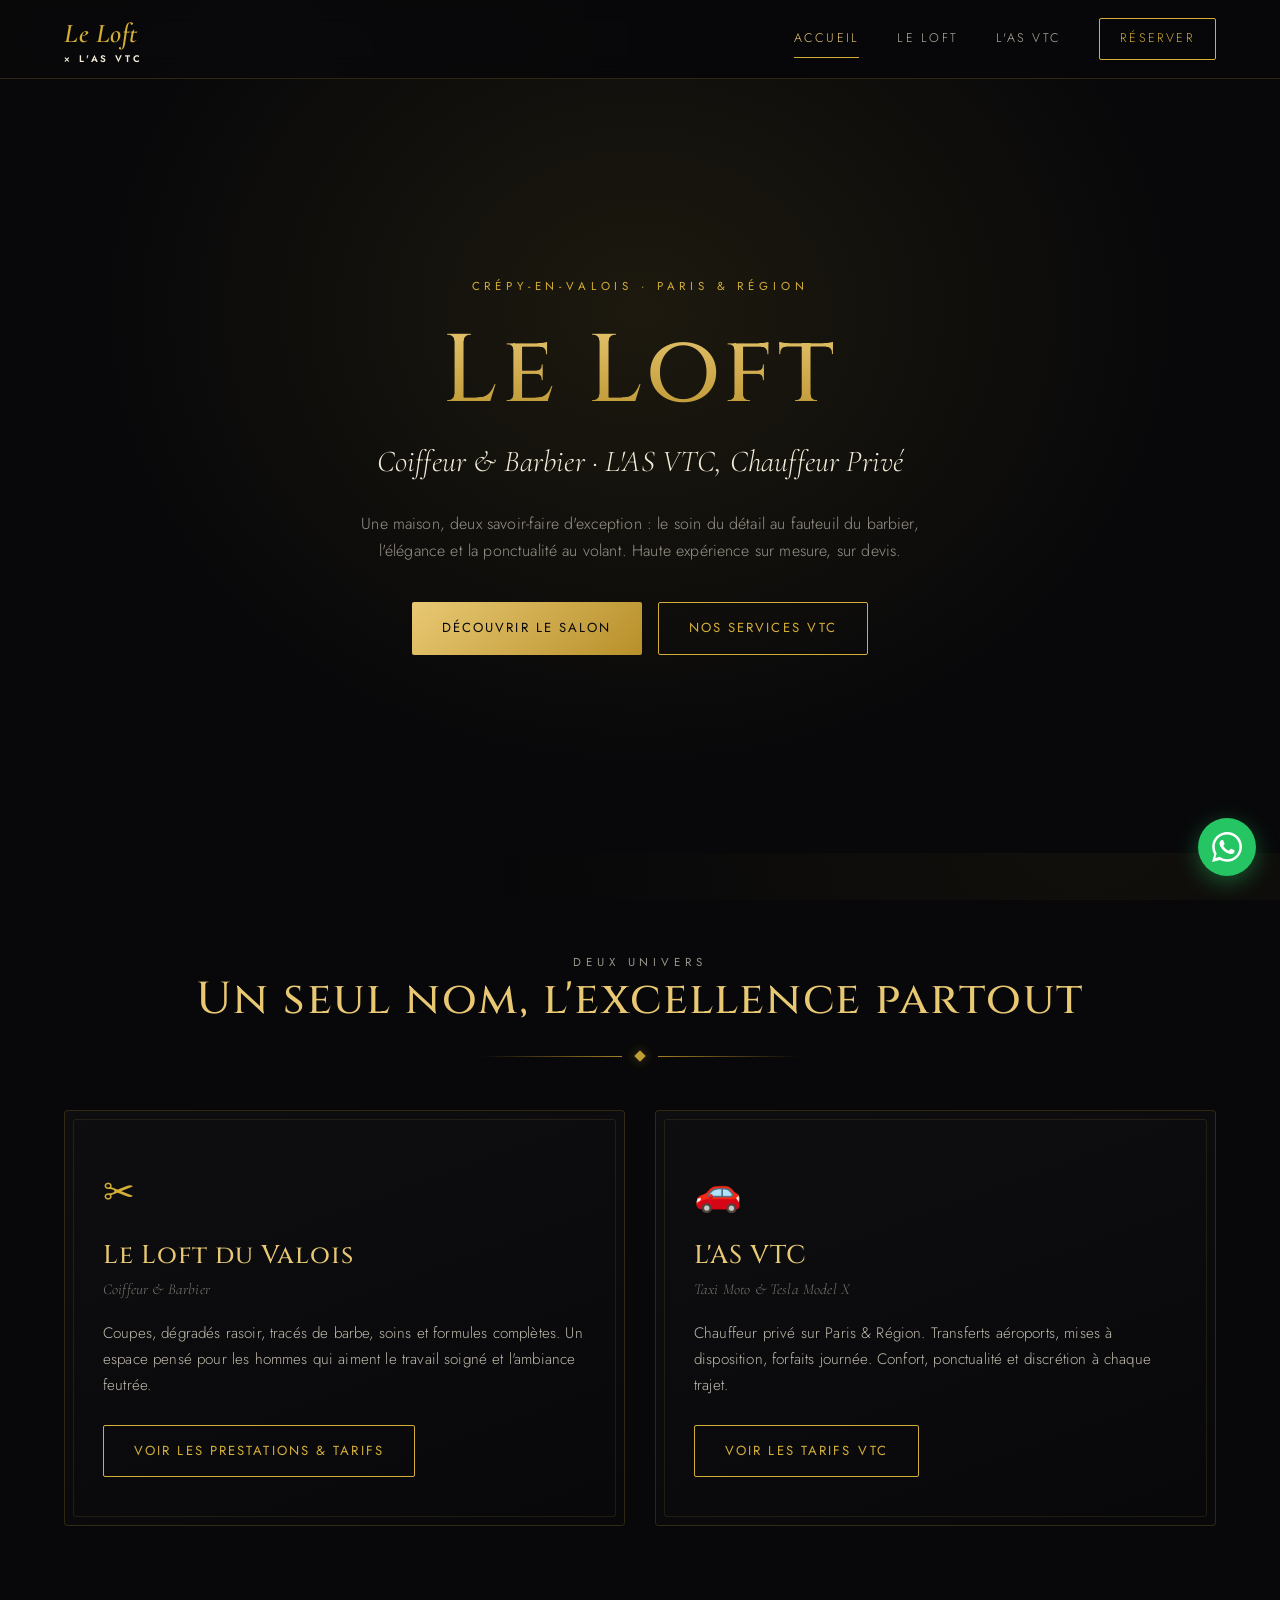
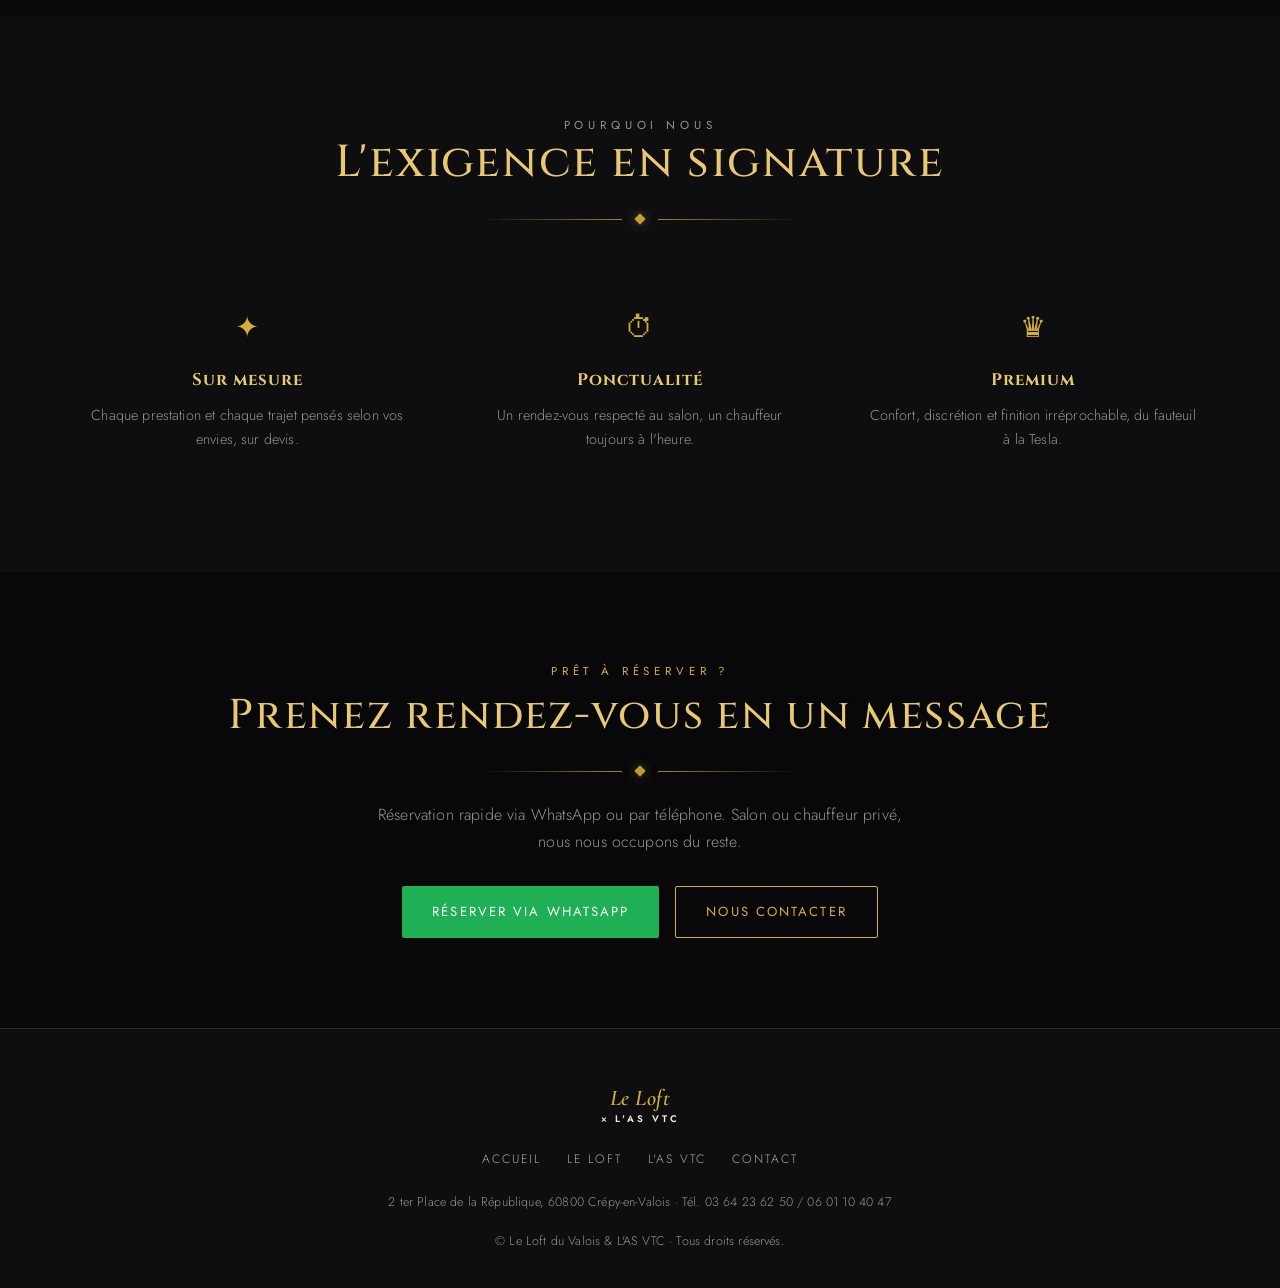
==== index.html @ 3e434c40 "first commit" ====
<!DOCTYPE html>
<html lang="fr">
<head>
<meta charset="UTF-8">
<meta name="viewport" content="width=device-width, initial-scale=1.0">
<title>Le Loft × L'AS VTC · Coiffeur Barbier & Chauffeur Privé · Crépy-en-Valois</title>
<meta name="description" content="Le Loft du Valois : coiffeur & barbier à Crépy-en-Valois. L'AS VTC : chauffeur privé Paris & Région, Tesla Model X et taxi moto. Haute expérience sur mesure.">
<link rel="stylesheet" href="style.css">
</head>
<body>

<!-- HEADER -->
<header>
  <div class="wrap nav">
    <a href="index.html" class="brand">Le Loft<span>× L'AS VTC</span></a>
    <button class="burger" aria-label="Menu"><span></span><span></span><span></span></button>
    <nav class="nav-links">
      <a href="index.html" class="active">Accueil</a>
      <a href="loft.html">Le Loft</a>
      <a href="vtc.html">L'AS VTC</a>
      <a href="contact.html" class="nav-cta">Réserver</a>
    </nav>
  </div>
</header>

<!-- HERO -->
<section class="hero">
  <p class="eyebrow">Crépy-en-Valois · Paris & Région</p>
  <h1>Le Loft</h1>
  <p class="hero-sub">Coiffeur &amp; Barbier · L'AS VTC, Chauffeur Privé</p>
  <p class="hero-tag">Une maison, deux savoir-faire d'exception : le soin du détail au fauteuil du barbier, l'élégance et la ponctualité au volant. Haute expérience sur mesure, sur devis.</p>
  <div class="hero-actions">
    <a href="loft.html" class="btn btn-gold">Découvrir le salon</a>
    <a href="vtc.html" class="btn btn-ghost">Nos services VTC</a>
  </div>
</section>

<!-- DEUX UNIVERS -->
<section>
  <div class="wrap">
    <div class="section-head reveal">
      <p class="eyebrow">Deux univers</p>
      <h2>Un seul nom, l'excellence partout</h2>
      <div class="divider"><span class="line"></span><span class="diamond"></span><span class="line r"></span></div>
    </div>
    <div class="duo">
      <div class="duo-card reveal">
        <div class="ic">&#9986;</div>
        <h3>Le Loft du Valois</h3>
        <p class="sub">Coiffeur &amp; Barbier</p>
        <p>Coupes, dégradés rasoir, tracés de barbe, soins et formules complètes. Un espace pensé pour les hommes qui aiment le travail soigné et l'ambiance feutrée.</p>
        <a href="loft.html" class="btn btn-ghost">Voir les prestations &amp; tarifs</a>
      </div>
      <div class="duo-card reveal">
        <div class="ic">&#128663;</div>
        <h3>L'AS VTC</h3>
        <p class="sub">Taxi Moto &amp; Tesla Model X</p>
        <p>Chauffeur privé sur Paris &amp; Région. Transferts aéroports, mises à disposition, forfaits journée. Confort, ponctualité et discrétion à chaque trajet.</p>
        <a href="vtc.html" class="btn btn-ghost">Voir les tarifs VTC</a>
      </div>
    </div>
  </div>
</section>

<!-- ARGUMENTS -->
<section style="background:var(--black-2);">
  <div class="wrap">
    <div class="section-head reveal">
      <p class="eyebrow">Pourquoi nous</p>
      <h2>L'exigence en signature</h2>
      <div class="divider"><span class="line"></span><span class="diamond"></span><span class="line r"></span></div>
    </div>
    <div class="features">
      <div class="feature reveal">
        <div class="ic">&#10022;</div>
        <h4>Sur mesure</h4>
        <p>Chaque prestation et chaque trajet pensés selon vos envies, sur devis.</p>
      </div>
      <div class="feature reveal">
        <div class="ic">&#9201;</div>
        <h4>Ponctualité</h4>
        <p>Un rendez-vous respecté au salon, un chauffeur toujours à l'heure.</p>
      </div>
      <div class="feature reveal">
        <div class="ic">&#9819;</div>
        <h4>Premium</h4>
        <p>Confort, discrétion et finition irréprochable, du fauteuil à la Tesla.</p>
      </div>
    </div>
  </div>
</section>

<!-- CTA FINAL -->
<section>
  <div class="wrap" style="text-align:center;">
    <div class="reveal">
      <p class="eyebrow">Prêt à réserver ?</p>
      <h2 style="color:var(--gold-soft); font-size:clamp(1.8rem,4vw,2.6rem); margin-top:10px;">Prenez rendez-vous en un message</h2>
      <div class="divider"><span class="line"></span><span class="diamond"></span><span class="line r"></span></div>
      <p style="color:var(--grey); max-width:560px; margin:0 auto 30px;">Réservation rapide via WhatsApp ou par téléphone. Salon ou chauffeur privé, nous nous occupons du reste.</p>
      <div class="hero-actions" style="margin-top:10px;">
        <a href="https://wa.me/33601104047" target="_blank" class="btn btn-wa">Réserver via WhatsApp</a>
        <a href="contact.html" class="btn btn-ghost">Nous contacter</a>
      </div>
    </div>
  </div>
</section>

<!-- FOOTER -->
<footer>
  <div class="wrap">
    <a href="index.html" class="brand">Le Loft<span>× L'AS VTC</span></a>
    <div class="f-links">
      <a href="index.html">Accueil</a>
      <a href="loft.html">Le Loft</a>
      <a href="vtc.html">L'AS VTC</a>
      <a href="contact.html">Contact</a>
    </div>
    <p class="copy">2 ter Place de la République, 60800 Crépy-en-Valois · Tél. 03 64 23 62 50 / 06 01 10 40 47</p>
    <p class="copy">© Le Loft du Valois &amp; L'AS VTC · Tous droits réservés.</p>
  </div>
</footer>

<!-- WHATSAPP FLOTTANT -->
<a href="https://wa.me/33601104047" target="_blank" class="wa-float" aria-label="WhatsApp">
  <svg viewBox="0 0 24 24"><path d="M.057 24l1.687-6.163a11.867 11.867 0 01-1.587-5.945C.16 5.335 5.495 0 12.05 0a11.82 11.82 0 018.413 3.488 11.82 11.82 0 013.48 8.414c-.003 6.557-5.338 11.892-11.893 11.892a11.9 11.9 0 01-5.688-1.448L.057 24zm6.597-3.807c1.676.995 3.276 1.591 5.392 1.592 5.448 0 9.886-4.434 9.889-9.885.002-5.462-4.415-9.89-9.881-9.892-5.452 0-9.887 4.434-9.889 9.884a9.82 9.82 0 001.515 5.26l-.999 3.648 3.873-1.017zm11.387-5.464c-.074-.124-.272-.198-.57-.347-.297-.149-1.758-.868-2.031-.967-.272-.099-.47-.149-.669.149-.198.297-.768.967-.941 1.165-.173.198-.347.223-.644.074-.297-.149-1.255-.462-2.39-1.475-.883-.788-1.48-1.761-1.653-2.059-.173-.297-.018-.458.13-.606.134-.133.298-.347.446-.52.149-.174.198-.298.298-.497.099-.198.05-.371-.025-.52-.074-.149-.669-1.612-.916-2.207-.242-.579-.487-.5-.669-.51l-.57-.01c-.198 0-.52.074-.792.372s-1.04 1.016-1.04 2.479 1.065 2.876 1.213 3.074c.149.198 2.095 3.2 5.076 4.487.709.306 1.263.489 1.694.626.712.226 1.36.194 1.872.118.571-.085 1.758-.719 2.006-1.413.248-.695.248-1.29.173-1.414z"/></svg>
</a>

<script src="script.js"></script>
</body>
</html>
---- style.css ----
/* =========================================================
   LE LOFT × L'AS VTC · Feuille de style partagée
   Palette : noir profond + or | Élégant, aéré, moderne
   ========================================================= */

@import url('https://fonts.googleapis.com/css2?family=Cormorant+Garamond:ital,wght@0,400;0,500;0,600;1,400&family=Cinzel:wght@400;500;600&family=Jost:wght@300;400;500;600&display=swap');

:root {
  --black: #08080a;
  --black-2: #0e0e11;
  --black-3: #15151a;
  --gold: #d4af37;
  --gold-soft: #e8c873;
  --gold-deep: #b8902a;
  --gold-faint: rgba(212, 175, 55, 0.18);
  --cream: #f3ecd9;
  --grey: #9a958a;

  --serif: 'Cormorant Garamond', serif;
  --display: 'Cinzel', serif;
  --sans: 'Jost', sans-serif;

  --maxw: 1180px;
}

* { margin: 0; padding: 0; box-sizing: border-box; }

html { scroll-behavior: smooth; }

body {
  background: var(--black);
  color: var(--cream);
  font-family: var(--sans);
  font-weight: 300;
  line-height: 1.7;
  letter-spacing: 0.01em;
  overflow-x: hidden;
  -webkit-font-smoothing: antialiased;
}

/* Texture / grain subtil sur le fond */
body::before {
  content: "";
  position: fixed;
  inset: 0;
  background-image: radial-gradient(circle at 20% 10%, rgba(212,175,55,0.06), transparent 40%),
                    radial-gradient(circle at 85% 90%, rgba(212,175,55,0.05), transparent 45%);
  pointer-events: none;
  z-index: 0;
}

img { max-width: 100%; display: block; }
a { color: inherit; text-decoration: none; }

/* ============ TYPOGRAPHIE ============ */
h1, h2, h3 { font-family: var(--display); font-weight: 500; letter-spacing: 0.04em; line-height: 1.2; }

.script {
  font-family: var(--serif);
  font-style: italic;
  font-weight: 500;
}

.eyebrow {
  font-family: var(--sans);
  font-size: 0.72rem;
  letter-spacing: 0.42em;
  text-transform: uppercase;
  color: var(--gold);
  font-weight: 400;
}

/* ============ ORNEMENT DORÉ (séparateur) ============ */
.divider {
  display: flex;
  align-items: center;
  justify-content: center;
  gap: 14px;
  margin: 26px auto;
  max-width: 320px;
  opacity: 0.9;
}
.divider .line {
  height: 1px; flex: 1;
  background: linear-gradient(90deg, transparent, var(--gold-deep));
}
.divider .line.r { background: linear-gradient(90deg, var(--gold-deep), transparent); }
.divider .diamond {
  width: 8px; height: 8px;
  background: var(--gold);
  transform: rotate(45deg);
  box-shadow: 0 0 12px rgba(212,175,55,0.5);
}

/* ============ LAYOUT ============ */
.wrap { width: 90%; max-width: var(--maxw); margin: 0 auto; position: relative; z-index: 1; }
section { padding: 90px 0; position: relative; z-index: 1; }

/* ============ HEADER / NAV ============ */
header {
  position: sticky; top: 0; z-index: 100;
  background: rgba(8,8,10,0.82);
  backdrop-filter: blur(12px);
  border-bottom: 1px solid var(--gold-faint);
}
.nav {
  display: flex; align-items: center; justify-content: space-between;
  height: 78px;
}
.brand {
  font-family: var(--serif);
  font-style: italic;
  font-size: 1.7rem;
  font-weight: 600;
  color: var(--gold);
  letter-spacing: 0.02em;
}
.brand span { font-style: normal; font-family: var(--sans); font-size: 0.6rem; letter-spacing: 0.3em; color: var(--cream); display:block; margin-top:-6px; }
.nav-links { display: flex; gap: 38px; align-items: center; }
.nav-links a {
  font-size: 0.78rem; letter-spacing: 0.18em; text-transform: uppercase;
  color: var(--cream); opacity: 0.75; transition: opacity .25s, color .25s;
  position: relative; padding: 4px 0;
}
.nav-links a:hover, .nav-links a.active { opacity: 1; color: var(--gold-soft); }
.nav-links a.active::after {
  content:""; position:absolute; bottom:-4px; left:0; right:0; height:1px;
  background: var(--gold);
}
.nav-cta {
  border: 1px solid var(--gold); color: var(--gold) !important;
  padding: 9px 20px !important; border-radius: 2px; opacity: 1 !important;
  transition: background .25s, color .25s;
}
.nav-cta:hover { background: var(--gold); color: var(--black) !important; }

.burger { display: none; flex-direction: column; gap: 5px; cursor: pointer; background:none; border:none; }
.burger span { width: 26px; height: 2px; background: var(--gold); transition: .3s; }

/* ============ HERO ============ */
.hero {
  min-height: 86vh;
  display: flex; flex-direction: column; align-items: center; justify-content: center;
  text-align: center;
  background:
    radial-gradient(ellipse at center 30%, rgba(212,175,55,0.10), transparent 60%),
    var(--black);
  padding: 60px 20px;
}
.hero .eyebrow { animation: fadeUp 1s ease both; }
.hero h1 {
  font-size: clamp(2.6rem, 8vw, 6rem);
  margin: 18px 0 6px;
  background: linear-gradient(180deg, var(--gold-soft), var(--gold-deep));
  -webkit-background-clip: text; background-clip: text;
  -webkit-text-fill-color: transparent;
  animation: fadeUp 1s ease .15s both;
}
.hero .hero-sub {
  font-family: var(--serif); font-style: italic;
  font-size: clamp(1.2rem, 3vw, 1.9rem); color: var(--cream);
  animation: fadeUp 1s ease .3s both;
}
.hero .hero-tag {
  margin-top: 22px; max-width: 620px; color: var(--grey); font-size: 1rem;
  animation: fadeUp 1s ease .45s both;
}
.hero-actions { margin-top: 38px; display:flex; gap:16px; flex-wrap:wrap; justify-content:center; animation: fadeUp 1s ease .6s both; }

/* ============ BOUTONS ============ */
.btn {
  display: inline-flex; align-items: center; gap: 10px;
  font-family: var(--sans); font-size: 0.82rem; letter-spacing: 0.16em; text-transform: uppercase;
  padding: 14px 30px; border-radius: 2px; cursor: pointer; transition: .3s; font-weight: 400;
}
.btn-gold { background: linear-gradient(135deg, var(--gold-soft), var(--gold-deep)); color: var(--black); border: none; }
.btn-gold:hover { box-shadow: 0 8px 30px rgba(212,175,55,0.35); transform: translateY(-2px); }
.btn-ghost { background: transparent; border: 1px solid var(--gold); color: var(--gold); }
.btn-ghost:hover { background: var(--gold-faint); }
.btn-wa { background: #1faf54; color: #fff; border: none; }
.btn-wa:hover { background: #25c563; transform: translateY(-2px); box-shadow: 0 8px 24px rgba(37,197,99,0.3); }

/* ============ SECTION HEADERS ============ */
.section-head { text-align: center; margin-bottom: 50px; }
.section-head h2 {
  font-size: clamp(1.8rem, 4vw, 2.8rem);
  color: var(--gold-soft);
}
.section-head p { color: var(--grey); margin-top: 10px; }

/* ============ DEUX UNIVERS (cards accueil) ============ */
.duo { display: grid; grid-template-columns: 1fr 1fr; gap: 30px; }
.duo-card {
  background: linear-gradient(160deg, var(--black-2), var(--black));
  border: 1px solid var(--gold-faint);
  padding: 48px 38px; border-radius: 4px; position: relative; overflow: hidden;
  transition: transform .4s, border-color .4s;
}
.duo-card::before {
  content:""; position:absolute; inset:8px; border:1px solid rgba(212,175,55,0.12);
  border-radius:3px; pointer-events:none;
}
.duo-card:hover { transform: translateY(-6px); border-color: var(--gold); }
.duo-card .ic { font-size: 2.4rem; color: var(--gold); margin-bottom: 16px; }
.duo-card h3 { font-size: 1.6rem; color: var(--gold-soft); margin-bottom: 6px; }
.duo-card .sub { font-family: var(--serif); font-style: italic; color: var(--grey); margin-bottom: 18px; }
.duo-card p { color: var(--cream); opacity: 0.78; font-size: 0.95rem; margin-bottom: 26px; }

/* ============ GRILLE TARIFS ============ */
.price-block { margin-bottom: 46px; }
.price-block h3 {
  font-size: 1.25rem; color: var(--gold); letter-spacing: 0.18em; text-transform: uppercase;
  margin-bottom: 22px; display:flex; align-items:center; gap:14px;
}
.price-block h3::after { content:""; flex:1; height:1px; background: linear-gradient(90deg, var(--gold-deep), transparent); }
.price-row {
  display: flex; align-items: baseline; justify-content: space-between;
  gap: 12px; padding: 11px 0; border-bottom: 1px dashed rgba(212,175,55,0.14);
}
.price-row:last-child { border-bottom: none; }
.price-row .name { font-size: 1.02rem; color: var(--cream); }
.price-row .dots { flex: 1; border-bottom: 1px dotted rgba(154,149,138,0.3); margin: 0 4px; transform: translateY(-4px); }
.price-row .val { font-family: var(--serif); font-size: 1.15rem; font-weight: 600; color: var(--gold-soft); white-space: nowrap; }
.price-note { color: var(--grey); font-size: 0.85rem; margin-top: 14px; font-style: italic; }

/* Carte encadrée dorée (pour tarifs en exergue) */
.gold-frame {
  border: 1px solid var(--gold);
  position: relative; padding: 44px;
  background: linear-gradient(160deg, var(--black-2), var(--black));
  border-radius: 3px;
}
.gold-frame::before {
  content:""; position:absolute; inset:7px; border:1px solid rgba(212,175,55,0.25); pointer-events:none; border-radius:2px;
}

/* ============ FEATURES / ARGUMENTS ============ */
.features { display: grid; grid-template-columns: repeat(3,1fr); gap: 26px; }
.feature { text-align: center; padding: 30px 20px; }
.feature .ic { font-size: 1.8rem; color: var(--gold); margin-bottom: 14px; }
.feature h4 { font-family: var(--display); color: var(--gold-soft); font-size: 1.05rem; letter-spacing: 0.06em; margin-bottom: 8px; }
.feature p { color: var(--grey); font-size: 0.9rem; }

/* ============ CONTACT / FORM ============ */
.contact-grid { display: grid; grid-template-columns: 1fr 1fr; gap: 50px; align-items: start; }
.info-line { display: flex; align-items: flex-start; gap: 16px; margin-bottom: 26px; }
.info-line .ic { color: var(--gold); font-size: 1.2rem; margin-top: 3px; }
.info-line .label { font-size: 0.72rem; letter-spacing: 0.22em; text-transform: uppercase; color: var(--grey); }
.info-line .value { font-size: 1.05rem; color: var(--cream); }
.info-line a.value:hover { color: var(--gold-soft); }

form label { display: block; font-size: 0.72rem; letter-spacing: 0.18em; text-transform: uppercase; color: var(--grey); margin: 0 0 8px; }
form .field { margin-bottom: 20px; }
form input, form select, form textarea {
  width: 100%; background: var(--black-3); border: 1px solid rgba(212,175,55,0.2);
  color: var(--cream); padding: 13px 15px; border-radius: 2px; font-family: var(--sans); font-size: 0.95rem;
  transition: border-color .25s;
}
form input:focus, form select:focus, form textarea:focus { outline: none; border-color: var(--gold); }
form textarea { resize: vertical; min-height: 110px; }
.form-msg { margin-top: 14px; font-size: 0.9rem; color: var(--gold-soft); min-height: 20px; }

/* ============ FOOTER ============ */
footer {
  border-top: 1px solid var(--gold-faint);
  padding: 50px 0 36px; text-align: center; position: relative; z-index: 1;
  background: var(--black-2);
}
footer .brand { font-size: 1.4rem; }
footer .f-links { display:flex; gap:26px; justify-content:center; margin: 22px 0; flex-wrap:wrap; }
footer .f-links a { font-size: 0.76rem; letter-spacing: 0.16em; text-transform: uppercase; color: var(--cream); opacity: 0.7; }
footer .f-links a:hover { color: var(--gold-soft); opacity: 1; }
footer .copy { color: var(--grey); font-size: 0.78rem; margin-top: 18px; }

/* ============ FLOATING WHATSAPP ============ */
.wa-float {
  position: fixed; bottom: 24px; right: 24px; z-index: 200;
  width: 58px; height: 58px; border-radius: 50%;
  background: #25c563; display:flex; align-items:center; justify-content:center;
  box-shadow: 0 6px 22px rgba(37,197,99,0.4); transition: transform .25s;
}
.wa-float:hover { transform: scale(1.08); }
.wa-float svg { width: 30px; height: 30px; fill: #fff; }

/* ============ ANIMATIONS ============ */
@keyframes fadeUp { from { opacity: 0; transform: translateY(24px); } to { opacity: 1; transform: translateY(0); } }
.reveal { opacity: 0; transform: translateY(30px); transition: opacity .8s ease, transform .8s ease; }
.reveal.in { opacity: 1; transform: translateY(0); }

/* ============ RESPONSIVE ============ */
@media (max-width: 860px) {
  .nav-links {
    position: fixed; inset: 78px 0 auto 0;
    flex-direction: column; background: rgba(8,8,10,0.97);
    padding: 30px 0; gap: 24px; border-bottom: 1px solid var(--gold-faint);
    transform: translateY(-130%); transition: transform .4s; align-items:center;
  }
  .nav-links.open { transform: translateY(0); }
  .burger { display: flex; }
  .duo { grid-template-columns: 1fr; }
  .features { grid-template-columns: 1fr; }
  .contact-grid { grid-template-columns: 1fr; gap: 40px; }
}
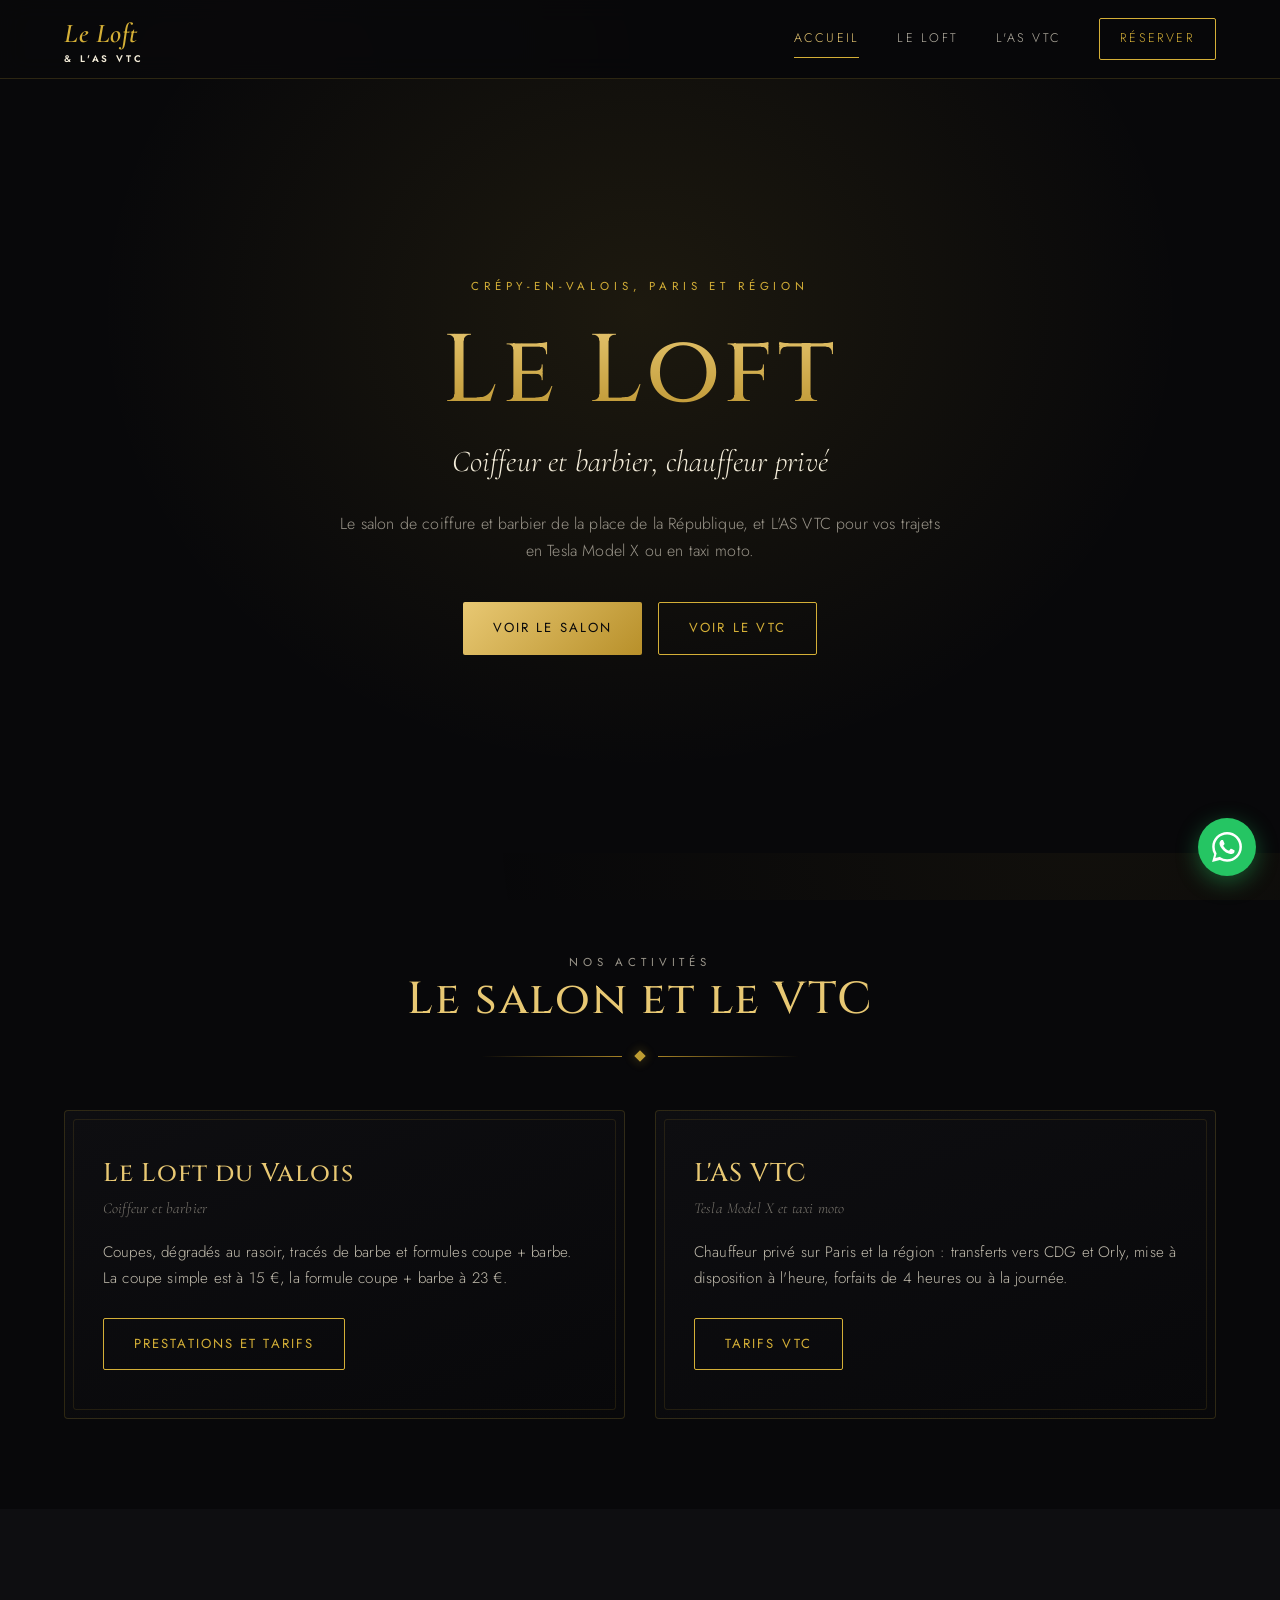
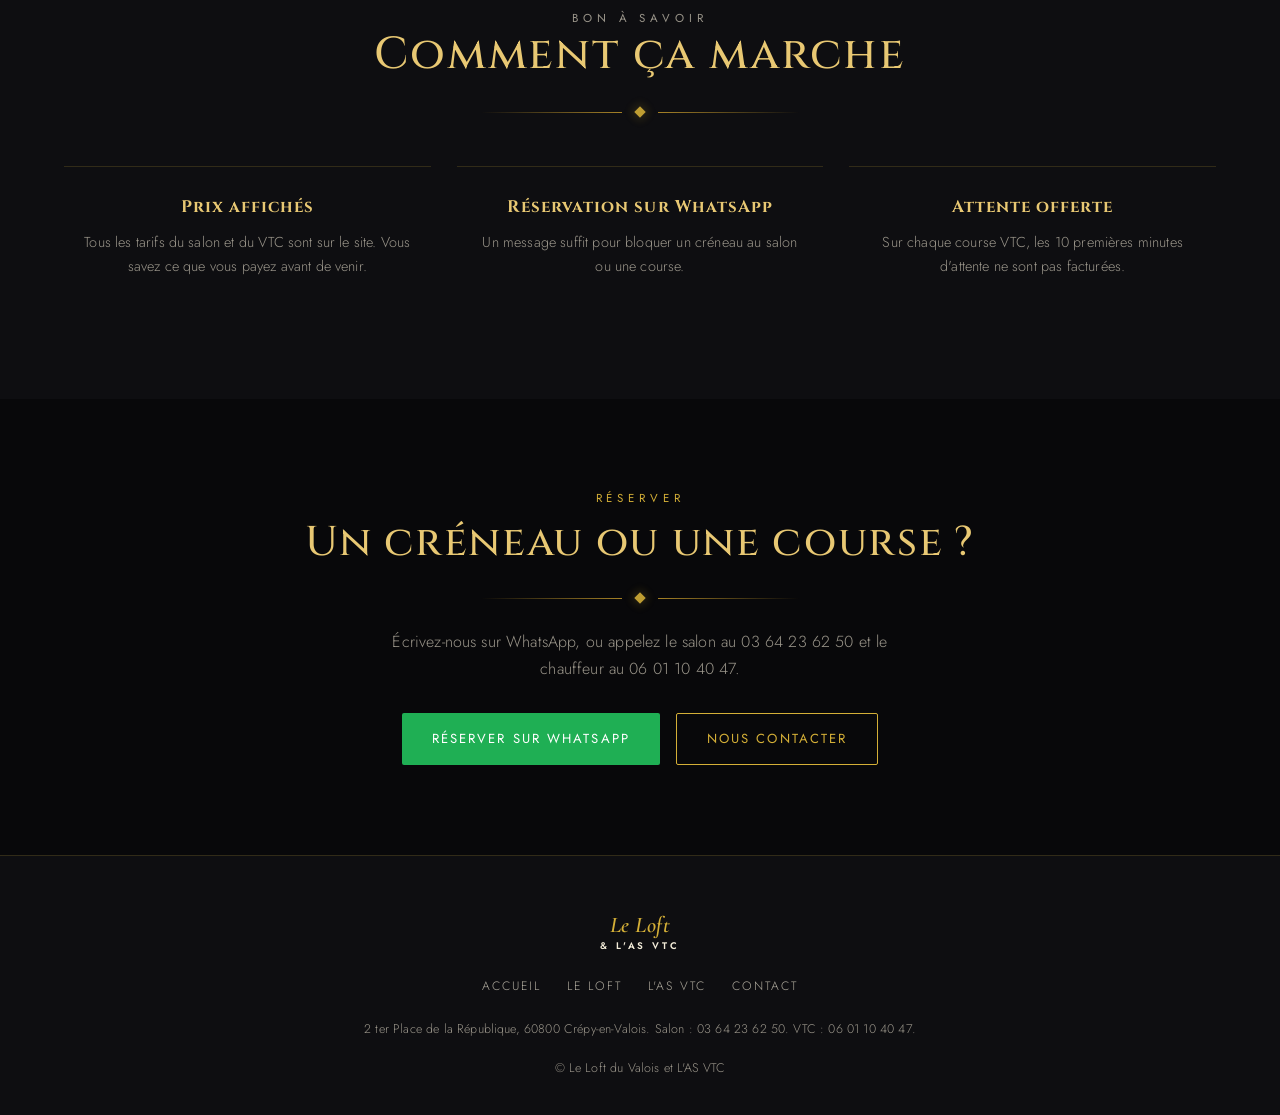
==== commit 40ce2f0d: "Réécriture des textes du site, retrait des icônes et de la ponctuation décorative - plus d'icônes em" ====
--- a/index.html
+++ b/index.html
@@ -3,16 +3,15 @@
 <head>
 <meta charset="UTF-8">
 <meta name="viewport" content="width=device-width, initial-scale=1.0">
-<title>Le Loft × L'AS VTC · Coiffeur Barbier & Chauffeur Privé · Crépy-en-Valois</title>
-<meta name="description" content="Le Loft du Valois : coiffeur & barbier à Crépy-en-Valois. L'AS VTC : chauffeur privé Paris & Région, Tesla Model X et taxi moto. Haute expérience sur mesure.">
+<title>Le Loft du Valois et L'AS VTC, Crépy-en-Valois</title>
+<meta name="description" content="Le Loft du Valois, coiffeur et barbier à Crépy-en-Valois. L'AS VTC, chauffeur privé en Tesla Model X ou taxi moto sur Paris et la région.">
 <link rel="stylesheet" href="style.css">
 </head>
 <body>
 
-<!-- HEADER -->
 <header>
   <div class="wrap nav">
-    <a href="index.html" class="brand">Le Loft<span>× L'AS VTC</span></a>
+    <a href="index.html" class="brand">Le Loft<span>&amp; L'AS VTC</span></a>
     <button class="burger" aria-label="Menu"><span></span><span></span><span></span></button>
     <nav class="nav-links">
       <a href="index.html" class="active">Accueil</a>
@@ -23,105 +22,94 @@
   </div>
 </header>
 
-<!-- HERO -->
 <section class="hero">
-  <p class="eyebrow">Crépy-en-Valois · Paris & Région</p>
+  <p class="eyebrow">Crépy-en-Valois, Paris et région</p>
   <h1>Le Loft</h1>
-  <p class="hero-sub">Coiffeur &amp; Barbier · L'AS VTC, Chauffeur Privé</p>
-  <p class="hero-tag">Une maison, deux savoir-faire d'exception : le soin du détail au fauteuil du barbier, l'élégance et la ponctualité au volant. Haute expérience sur mesure, sur devis.</p>
+  <p class="hero-sub">Coiffeur et barbier, chauffeur privé</p>
+  <p class="hero-tag">Le salon de coiffure et barbier de la place de la République, et L'AS VTC pour vos trajets en Tesla Model X ou en taxi moto.</p>
   <div class="hero-actions">
-    <a href="loft.html" class="btn btn-gold">Découvrir le salon</a>
-    <a href="vtc.html" class="btn btn-ghost">Nos services VTC</a>
+    <a href="loft.html" class="btn btn-gold">Voir le salon</a>
+    <a href="vtc.html" class="btn btn-ghost">Voir le VTC</a>
   </div>
 </section>
 
-<!-- DEUX UNIVERS -->
 <section>
   <div class="wrap">
     <div class="section-head reveal">
-      <p class="eyebrow">Deux univers</p>
-      <h2>Un seul nom, l'excellence partout</h2>
+      <p class="eyebrow">Nos activités</p>
+      <h2>Le salon et le VTC</h2>
       <div class="divider"><span class="line"></span><span class="diamond"></span><span class="line r"></span></div>
     </div>
     <div class="duo">
       <div class="duo-card reveal">
-        <div class="ic">&#9986;</div>
         <h3>Le Loft du Valois</h3>
-        <p class="sub">Coiffeur &amp; Barbier</p>
-        <p>Coupes, dégradés rasoir, tracés de barbe, soins et formules complètes. Un espace pensé pour les hommes qui aiment le travail soigné et l'ambiance feutrée.</p>
-        <a href="loft.html" class="btn btn-ghost">Voir les prestations &amp; tarifs</a>
+        <p class="sub">Coiffeur et barbier</p>
+        <p>Coupes, dégradés au rasoir, tracés de barbe et formules coupe + barbe. La coupe simple est à 15 €, la formule coupe + barbe à 23 €.</p>
+        <a href="loft.html" class="btn btn-ghost">Prestations et tarifs</a>
       </div>
       <div class="duo-card reveal">
-        <div class="ic">&#128663;</div>
         <h3>L'AS VTC</h3>
-        <p class="sub">Taxi Moto &amp; Tesla Model X</p>
-        <p>Chauffeur privé sur Paris &amp; Région. Transferts aéroports, mises à disposition, forfaits journée. Confort, ponctualité et discrétion à chaque trajet.</p>
-        <a href="vtc.html" class="btn btn-ghost">Voir les tarifs VTC</a>
+        <p class="sub">Tesla Model X et taxi moto</p>
+        <p>Chauffeur privé sur Paris et la région : transferts vers CDG et Orly, mise à disposition à l'heure, forfaits de 4 heures ou à la journée.</p>
+        <a href="vtc.html" class="btn btn-ghost">Tarifs VTC</a>
       </div>
     </div>
   </div>
 </section>
 
-<!-- ARGUMENTS -->
 <section style="background:var(--black-2);">
   <div class="wrap">
     <div class="section-head reveal">
-      <p class="eyebrow">Pourquoi nous</p>
-      <h2>L'exigence en signature</h2>
+      <p class="eyebrow">Bon à savoir</p>
+      <h2>Comment ça marche</h2>
       <div class="divider"><span class="line"></span><span class="diamond"></span><span class="line r"></span></div>
     </div>
     <div class="features">
       <div class="feature reveal">
-        <div class="ic">&#10022;</div>
-        <h4>Sur mesure</h4>
-        <p>Chaque prestation et chaque trajet pensés selon vos envies, sur devis.</p>
+        <h4>Prix affichés</h4>
+        <p>Tous les tarifs du salon et du VTC sont sur le site. Vous savez ce que vous payez avant de venir.</p>
       </div>
       <div class="feature reveal">
-        <div class="ic">&#9201;</div>
-        <h4>Ponctualité</h4>
-        <p>Un rendez-vous respecté au salon, un chauffeur toujours à l'heure.</p>
+        <h4>Réservation sur WhatsApp</h4>
+        <p>Un message suffit pour bloquer un créneau au salon ou une course.</p>
       </div>
       <div class="feature reveal">
-        <div class="ic">&#9819;</div>
-        <h4>Premium</h4>
-        <p>Confort, discrétion et finition irréprochable, du fauteuil à la Tesla.</p>
+        <h4>Attente offerte</h4>
+        <p>Sur chaque course VTC, les 10 premières minutes d'attente ne sont pas facturées.</p>
       </div>
     </div>
   </div>
 </section>
 
-<!-- CTA FINAL -->
 <section>
   <div class="wrap" style="text-align:center;">
     <div class="reveal">
-      <p class="eyebrow">Prêt à réserver ?</p>
-      <h2 style="color:var(--gold-soft); font-size:clamp(1.8rem,4vw,2.6rem); margin-top:10px;">Prenez rendez-vous en un message</h2>
+      <p class="eyebrow">Réserver</p>
+      <h2 style="color:var(--gold-soft); font-size:clamp(1.8rem,4vw,2.6rem); margin-top:10px;">Un créneau ou une course ?</h2>
       <div class="divider"><span class="line"></span><span class="diamond"></span><span class="line r"></span></div>
-      <p style="color:var(--grey); max-width:560px; margin:0 auto 30px;">Réservation rapide via WhatsApp ou par téléphone. Salon ou chauffeur privé, nous nous occupons du reste.</p>
+      <p style="color:var(--grey); max-width:560px; margin:0 auto 30px;">Écrivez-nous sur WhatsApp, ou appelez le salon au 03 64 23 62 50 et le chauffeur au 06 01 10 40 47.</p>
       <div class="hero-actions" style="margin-top:10px;">
-        <a href="https://wa.me/33601104047" target="_blank" class="btn btn-wa">Réserver via WhatsApp</a>
+        <a href="https://wa.me/33601104047" target="_blank" class="btn btn-wa">Réserver sur WhatsApp</a>
         <a href="contact.html" class="btn btn-ghost">Nous contacter</a>
       </div>
     </div>
   </div>
 </section>
 
-<!-- FOOTER -->
 <footer>
   <div class="wrap">
-    <a href="index.html" class="brand">Le Loft<span>× L'AS VTC</span></a>
+    <a href="index.html" class="brand">Le Loft<span>&amp; L'AS VTC</span></a>
     <div class="f-links">
       <a href="index.html">Accueil</a>
       <a href="loft.html">Le Loft</a>
       <a href="vtc.html">L'AS VTC</a>
       <a href="contact.html">Contact</a>
     </div>
-    <p class="copy">2 ter Place de la République, 60800 Crépy-en-Valois · Tél. 03 64 23 62 50 / 06 01 10 40 47</p>
-    <p class="copy">© Le Loft du Valois &amp; L'AS VTC · Tous droits réservés.</p>
+    <p class="copy">2 ter Place de la République, 60800 Crépy-en-Valois. Salon : 03 64 23 62 50. VTC : 06 01 10 40 47.</p>
+    <p class="copy">© Le Loft du Valois et L'AS VTC</p>
   </div>
 </footer>
 
-<!-- WHATSAPP FLOTTANT -->
 <a href="https://wa.me/33601104047" target="_blank" class="wa-float" aria-label="WhatsApp">
   <svg viewBox="0 0 24 24"><path d="M.057 24l1.687-6.163a11.867 11.867 0 01-1.587-5.945C.16 5.335 5.495 0 12.05 0a11.82 11.82 0 018.413 3.488 11.82 11.82 0 013.48 8.414c-.003 6.557-5.338 11.892-11.893 11.892a11.9 11.9 0 01-5.688-1.448L.057 24zm6.597-3.807c1.676.995 3.276 1.591 5.392 1.592 5.448 0 9.886-4.434 9.889-9.885.002-5.462-4.415-9.89-9.881-9.892-5.452 0-9.887 4.434-9.889 9.884a9.82 9.82 0 001.515 5.26l-.999 3.648 3.873-1.017zm11.387-5.464c-.074-.124-.272-.198-.57-.347-.297-.149-1.758-.868-2.031-.967-.272-.099-.47-.149-.669.149-.198.297-.768.967-.941 1.165-.173.198-.347.223-.644.074-.297-.149-1.255-.462-2.39-1.475-.883-.788-1.48-1.761-1.653-2.059-.173-.297-.018-.458.13-.606.134-.133.298-.347.446-.52.149-.174.198-.298.298-.497.099-.198.05-.371-.025-.52-.074-.149-.669-1.612-.916-2.207-.242-.579-.487-.5-.669-.51l-.57-.01c-.198 0-.52.074-.792.372s-1.04 1.016-1.04 2.479 1.065 2.876 1.213 3.074c.149.198 2.095 3.2 5.076 4.487.709.306 1.263.489 1.694.626.712.226 1.36.194 1.872.118.571-.085 1.758-.719 2.006-1.413.248-.695.248-1.29.173-1.414z"/></svg>
 </a>
--- a/style.css
+++ b/style.css
@@ -1,7 +1,4 @@
-/* =========================================================
-   LE LOFT × L'AS VTC · Feuille de style partagée
-   Palette : noir profond + or | Élégant, aéré, moderne
-   ========================================================= */
+/* Le Loft & L'AS VTC */
 
 @import url('https://fonts.googleapis.com/css2?family=Cormorant+Garamond:ital,wght@0,400;0,500;0,600;1,400&family=Cinzel:wght@400;500;600&family=Jost:wght@300;400;500;600&display=swap');
 
@@ -38,7 +35,7 @@
   -webkit-font-smoothing: antialiased;
 }
 
-/* Texture / grain subtil sur le fond */
+/* halos dorés en fond */
 body::before {
   content: "";
   position: fixed;
@@ -52,7 +49,7 @@
 img { max-width: 100%; display: block; }
 a { color: inherit; text-decoration: none; }
 
-/* ============ TYPOGRAPHIE ============ */
+/* typo */
 h1, h2, h3 { font-family: var(--display); font-weight: 500; letter-spacing: 0.04em; line-height: 1.2; }
 
 .script {
@@ -70,7 +67,7 @@
   font-weight: 400;
 }
 
-/* ============ ORNEMENT DORÉ (séparateur) ============ */
+/* séparateur sous les titres */
 .divider {
   display: flex;
   align-items: center;
@@ -92,11 +89,10 @@
   box-shadow: 0 0 12px rgba(212,175,55,0.5);
 }
 
-/* ============ LAYOUT ============ */
 .wrap { width: 90%; max-width: var(--maxw); margin: 0 auto; position: relative; z-index: 1; }
 section { padding: 90px 0; position: relative; z-index: 1; }
 
-/* ============ HEADER / NAV ============ */
+/* header + nav */
 header {
   position: sticky; top: 0; z-index: 100;
   background: rgba(8,8,10,0.82);
@@ -137,7 +133,7 @@
 .burger { display: none; flex-direction: column; gap: 5px; cursor: pointer; background:none; border:none; }
 .burger span { width: 26px; height: 2px; background: var(--gold); transition: .3s; }
 
-/* ============ HERO ============ */
+/* hero */
 .hero {
   min-height: 86vh;
   display: flex; flex-direction: column; align-items: center; justify-content: center;
@@ -167,7 +163,7 @@
 }
 .hero-actions { margin-top: 38px; display:flex; gap:16px; flex-wrap:wrap; justify-content:center; animation: fadeUp 1s ease .6s both; }
 
-/* ============ BOUTONS ============ */
+/* boutons */
 .btn {
   display: inline-flex; align-items: center; gap: 10px;
   font-family: var(--sans); font-size: 0.82rem; letter-spacing: 0.16em; text-transform: uppercase;
@@ -180,7 +176,7 @@
 .btn-wa { background: #1faf54; color: #fff; border: none; }
 .btn-wa:hover { background: #25c563; transform: translateY(-2px); box-shadow: 0 8px 24px rgba(37,197,99,0.3); }
 
-/* ============ SECTION HEADERS ============ */
+/* titres de section */
 .section-head { text-align: center; margin-bottom: 50px; }
 .section-head h2 {
   font-size: clamp(1.8rem, 4vw, 2.8rem);
@@ -188,7 +184,7 @@
 }
 .section-head p { color: var(--grey); margin-top: 10px; }
 
-/* ============ DEUX UNIVERS (cards accueil) ============ */
+/* les deux cartes de l'accueil */
 .duo { display: grid; grid-template-columns: 1fr 1fr; gap: 30px; }
 .duo-card {
   background: linear-gradient(160deg, var(--black-2), var(--black));
@@ -201,12 +197,11 @@
   border-radius:3px; pointer-events:none;
 }
 .duo-card:hover { transform: translateY(-6px); border-color: var(--gold); }
-.duo-card .ic { font-size: 2.4rem; color: var(--gold); margin-bottom: 16px; }
 .duo-card h3 { font-size: 1.6rem; color: var(--gold-soft); margin-bottom: 6px; }
 .duo-card .sub { font-family: var(--serif); font-style: italic; color: var(--grey); margin-bottom: 18px; }
 .duo-card p { color: var(--cream); opacity: 0.78; font-size: 0.95rem; margin-bottom: 26px; }
 
-/* ============ GRILLE TARIFS ============ */
+/* tarifs */
 .price-block { margin-bottom: 46px; }
 .price-block h3 {
   font-size: 1.25rem; color: var(--gold); letter-spacing: 0.18em; text-transform: uppercase;
@@ -223,7 +218,7 @@
 .price-row .val { font-family: var(--serif); font-size: 1.15rem; font-weight: 600; color: var(--gold-soft); white-space: nowrap; }
 .price-note { color: var(--grey); font-size: 0.85rem; margin-top: 14px; font-style: italic; }
 
-/* Carte encadrée dorée (pour tarifs en exergue) */
+/* cadre doré autour des grilles de prix et du formulaire */
 .gold-frame {
   border: 1px solid var(--gold);
   position: relative; padding: 44px;
@@ -234,17 +229,15 @@
   content:""; position:absolute; inset:7px; border:1px solid rgba(212,175,55,0.25); pointer-events:none; border-radius:2px;
 }
 
-/* ============ FEATURES / ARGUMENTS ============ */
+/* blocs de 3 colonnes */
 .features { display: grid; grid-template-columns: repeat(3,1fr); gap: 26px; }
-.feature { text-align: center; padding: 30px 20px; }
-.feature .ic { font-size: 1.8rem; color: var(--gold); margin-bottom: 14px; }
+.feature { text-align: center; padding: 26px 20px 30px; border-top: 1px solid var(--gold-faint); }
 .feature h4 { font-family: var(--display); color: var(--gold-soft); font-size: 1.05rem; letter-spacing: 0.06em; margin-bottom: 8px; }
 .feature p { color: var(--grey); font-size: 0.9rem; }
 
-/* ============ CONTACT / FORM ============ */
+/* contact */
 .contact-grid { display: grid; grid-template-columns: 1fr 1fr; gap: 50px; align-items: start; }
-.info-line { display: flex; align-items: flex-start; gap: 16px; margin-bottom: 26px; }
-.info-line .ic { color: var(--gold); font-size: 1.2rem; margin-top: 3px; }
+.info-line { margin-bottom: 26px; padding-left: 16px; border-left: 1px solid var(--gold-deep); }
 .info-line .label { font-size: 0.72rem; letter-spacing: 0.22em; text-transform: uppercase; color: var(--grey); }
 .info-line .value { font-size: 1.05rem; color: var(--cream); }
 .info-line a.value:hover { color: var(--gold-soft); }
@@ -260,7 +253,7 @@
 form textarea { resize: vertical; min-height: 110px; }
 .form-msg { margin-top: 14px; font-size: 0.9rem; color: var(--gold-soft); min-height: 20px; }
 
-/* ============ FOOTER ============ */
+/* footer */
 footer {
   border-top: 1px solid var(--gold-faint);
   padding: 50px 0 36px; text-align: center; position: relative; z-index: 1;
@@ -272,7 +265,7 @@
 footer .f-links a:hover { color: var(--gold-soft); opacity: 1; }
 footer .copy { color: var(--grey); font-size: 0.78rem; margin-top: 18px; }
 
-/* ============ FLOATING WHATSAPP ============ */
+/* bouton WhatsApp fixe en bas à droite */
 .wa-float {
   position: fixed; bottom: 24px; right: 24px; z-index: 200;
   width: 58px; height: 58px; border-radius: 50%;
@@ -282,12 +275,12 @@
 .wa-float:hover { transform: scale(1.08); }
 .wa-float svg { width: 30px; height: 30px; fill: #fff; }
 
-/* ============ ANIMATIONS ============ */
+/* animations */
 @keyframes fadeUp { from { opacity: 0; transform: translateY(24px); } to { opacity: 1; transform: translateY(0); } }
 .reveal { opacity: 0; transform: translateY(30px); transition: opacity .8s ease, transform .8s ease; }
 .reveal.in { opacity: 1; transform: translateY(0); }
 
-/* ============ RESPONSIVE ============ */
+/* mobile */
 @media (max-width: 860px) {
   .nav-links {
     position: fixed; inset: 78px 0 auto 0;
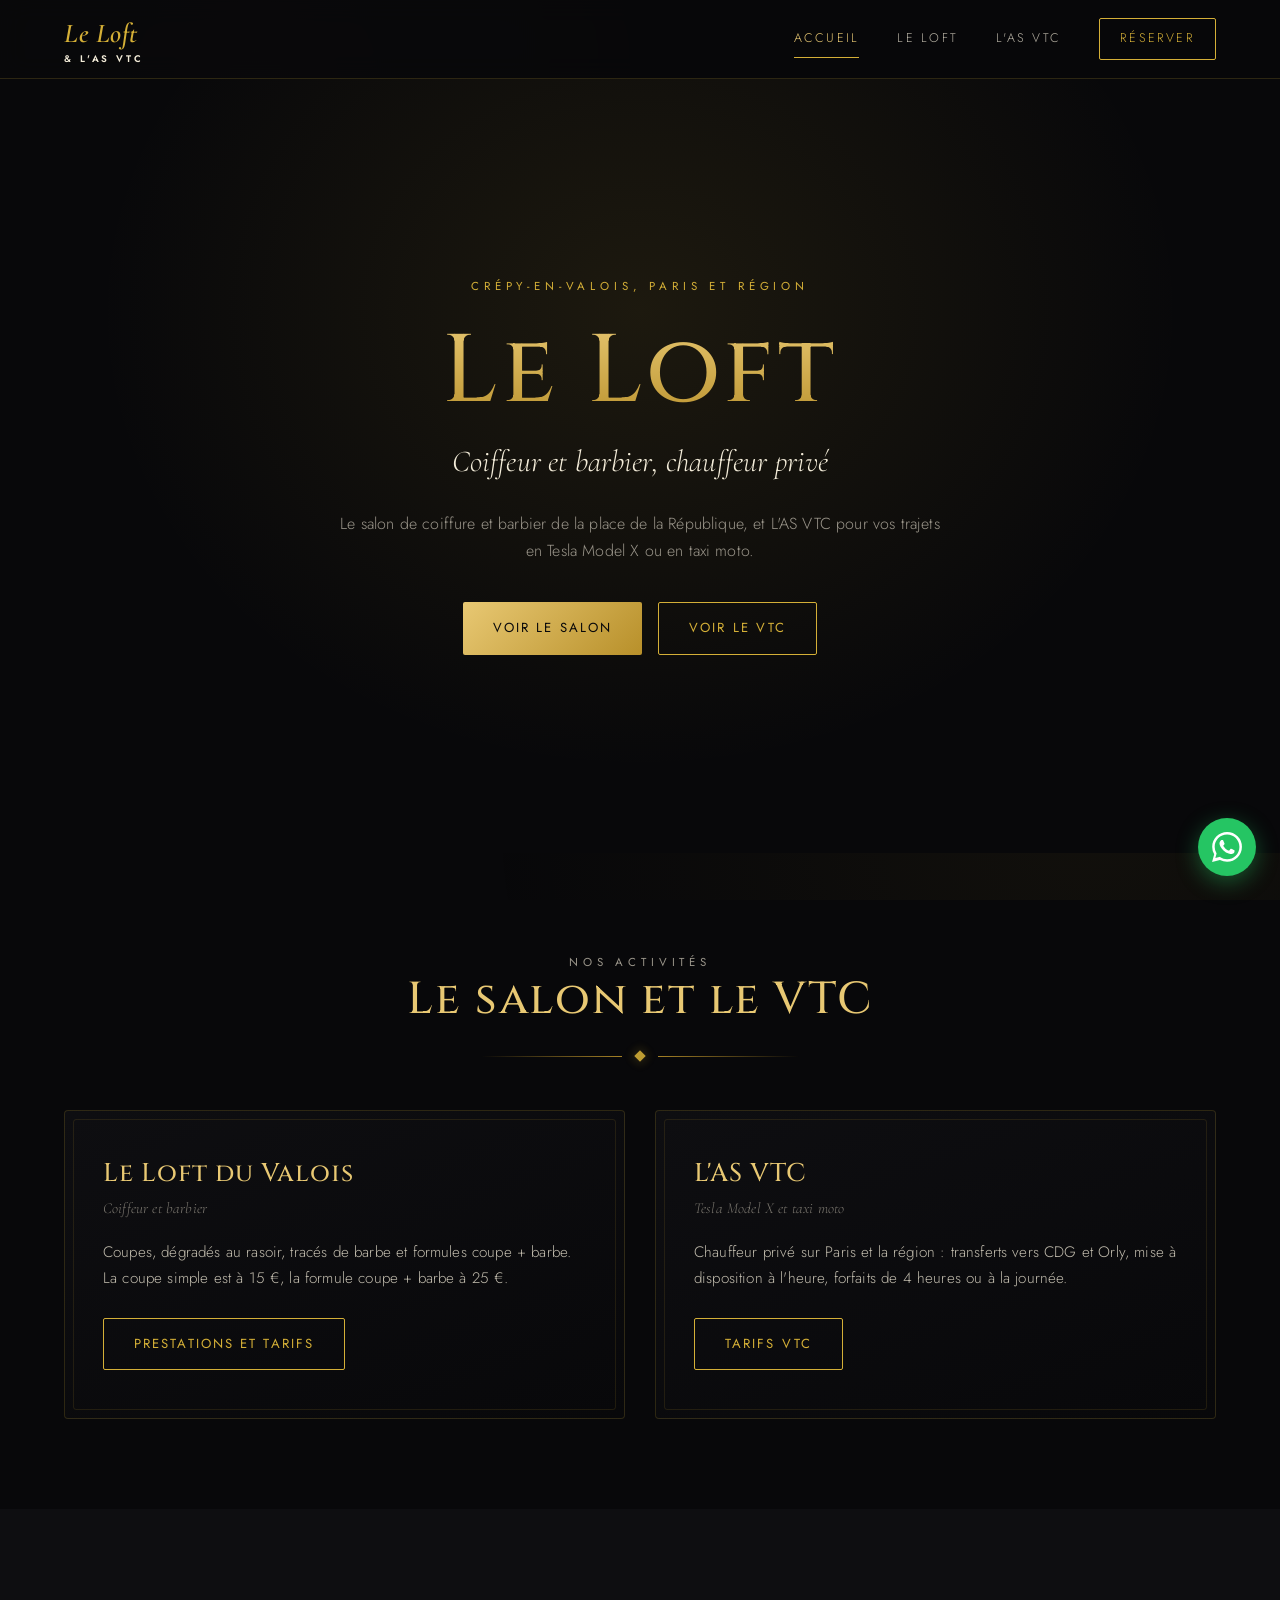
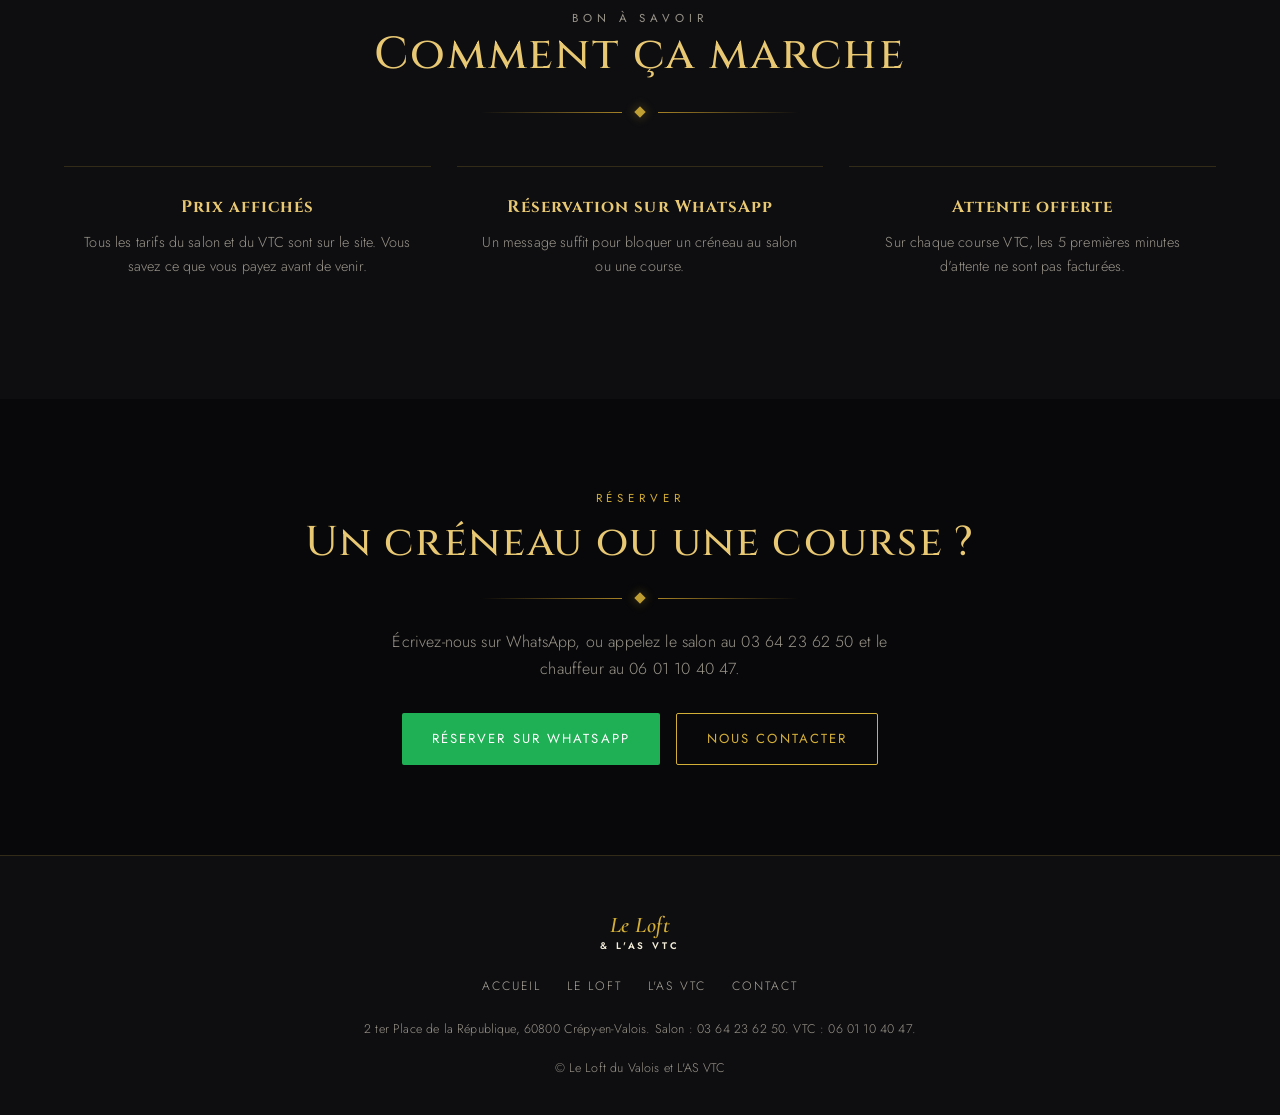
==== commit 2fcc14dc: "Nouveaux tarifs formules et attente VTC à 5 min - Coupe + Barbe : 25 € - Coupe + Collier / Bouc : 27" ====
--- a/index.html
+++ b/index.html
@@ -44,7 +44,7 @@
       <div class="duo-card reveal">
         <h3>Le Loft du Valois</h3>
         <p class="sub">Coiffeur et barbier</p>
-        <p>Coupes, dégradés au rasoir, tracés de barbe et formules coupe + barbe. La coupe simple est à 15 €, la formule coupe + barbe à 23 €.</p>
+        <p>Coupes, dégradés au rasoir, tracés de barbe et formules coupe + barbe. La coupe simple est à 15 €, la formule coupe + barbe à 25 €.</p>
         <a href="loft.html" class="btn btn-ghost">Prestations et tarifs</a>
       </div>
       <div class="duo-card reveal">
@@ -75,7 +75,7 @@
       </div>
       <div class="feature reveal">
         <h4>Attente offerte</h4>
-        <p>Sur chaque course VTC, les 10 premières minutes d'attente ne sont pas facturées.</p>
+        <p>Sur chaque course VTC, les 5 premières minutes d'attente ne sont pas facturées.</p>
       </div>
     </div>
   </div>
